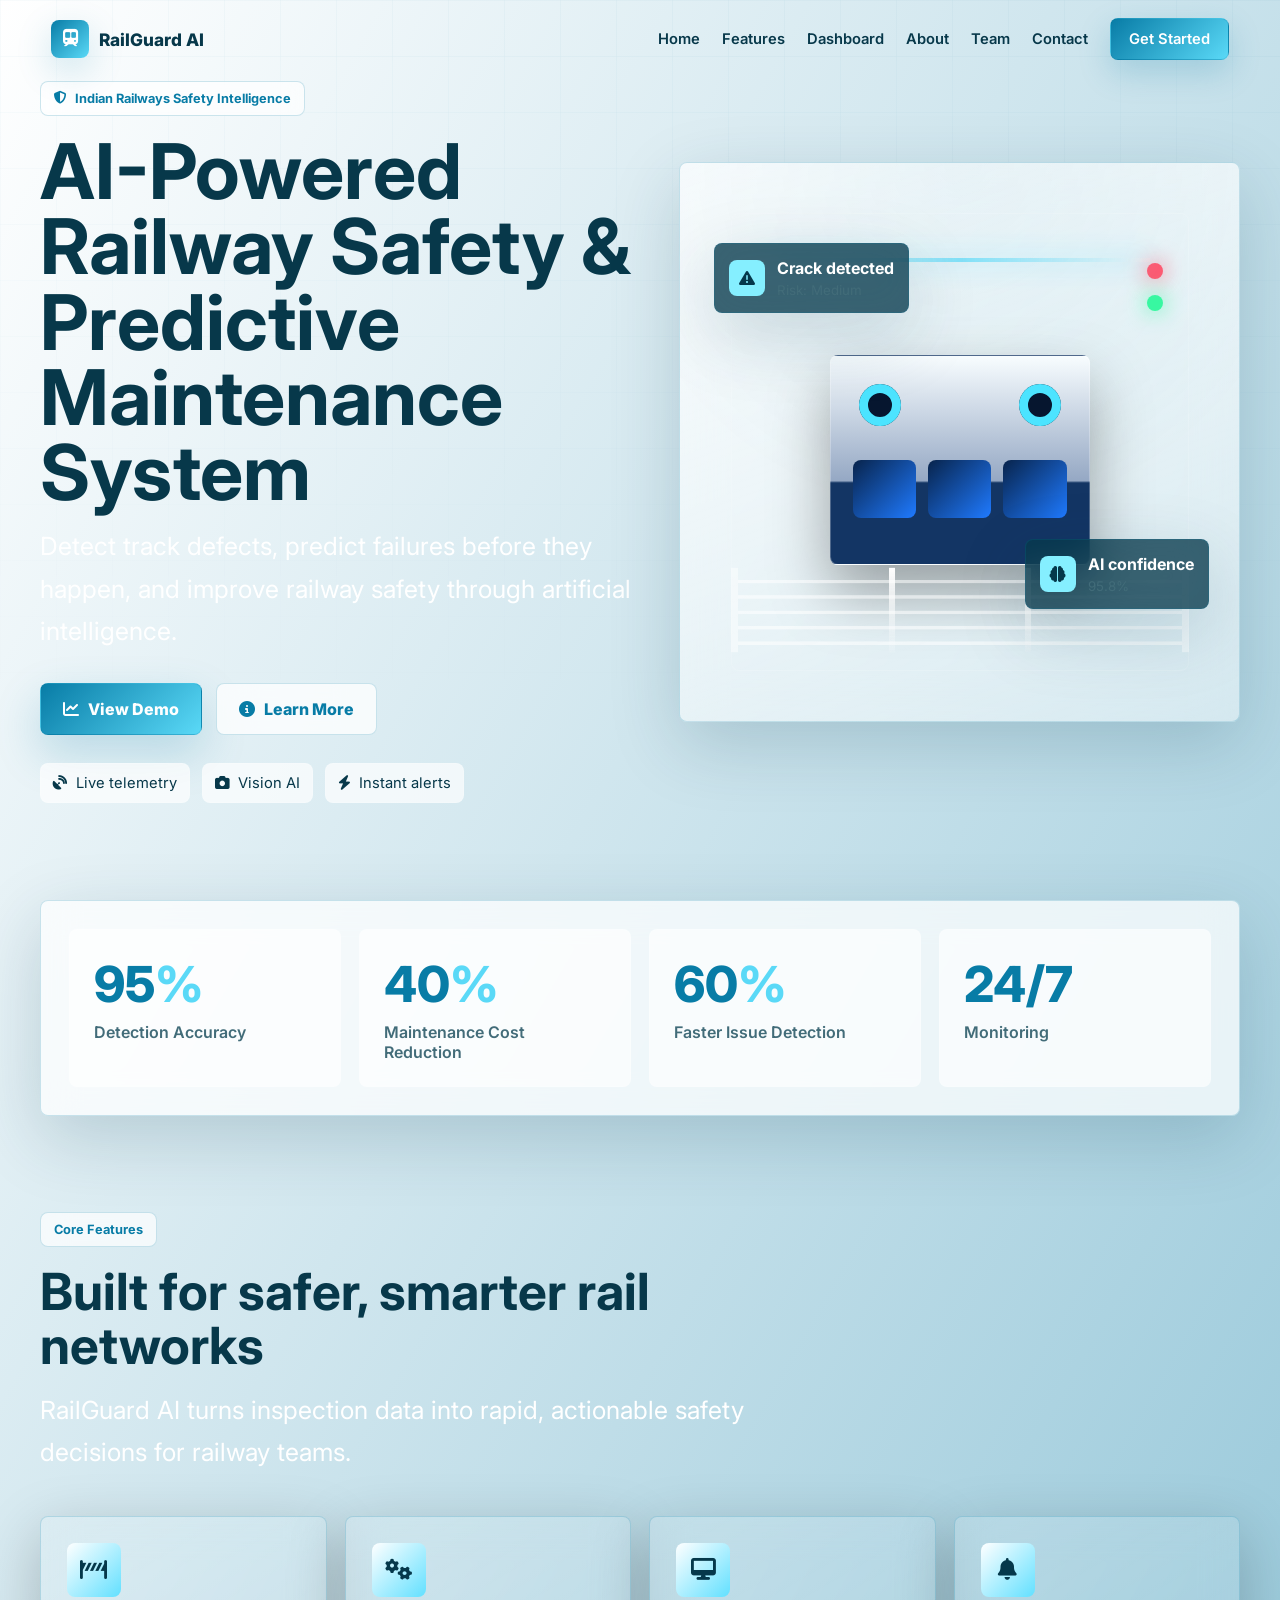
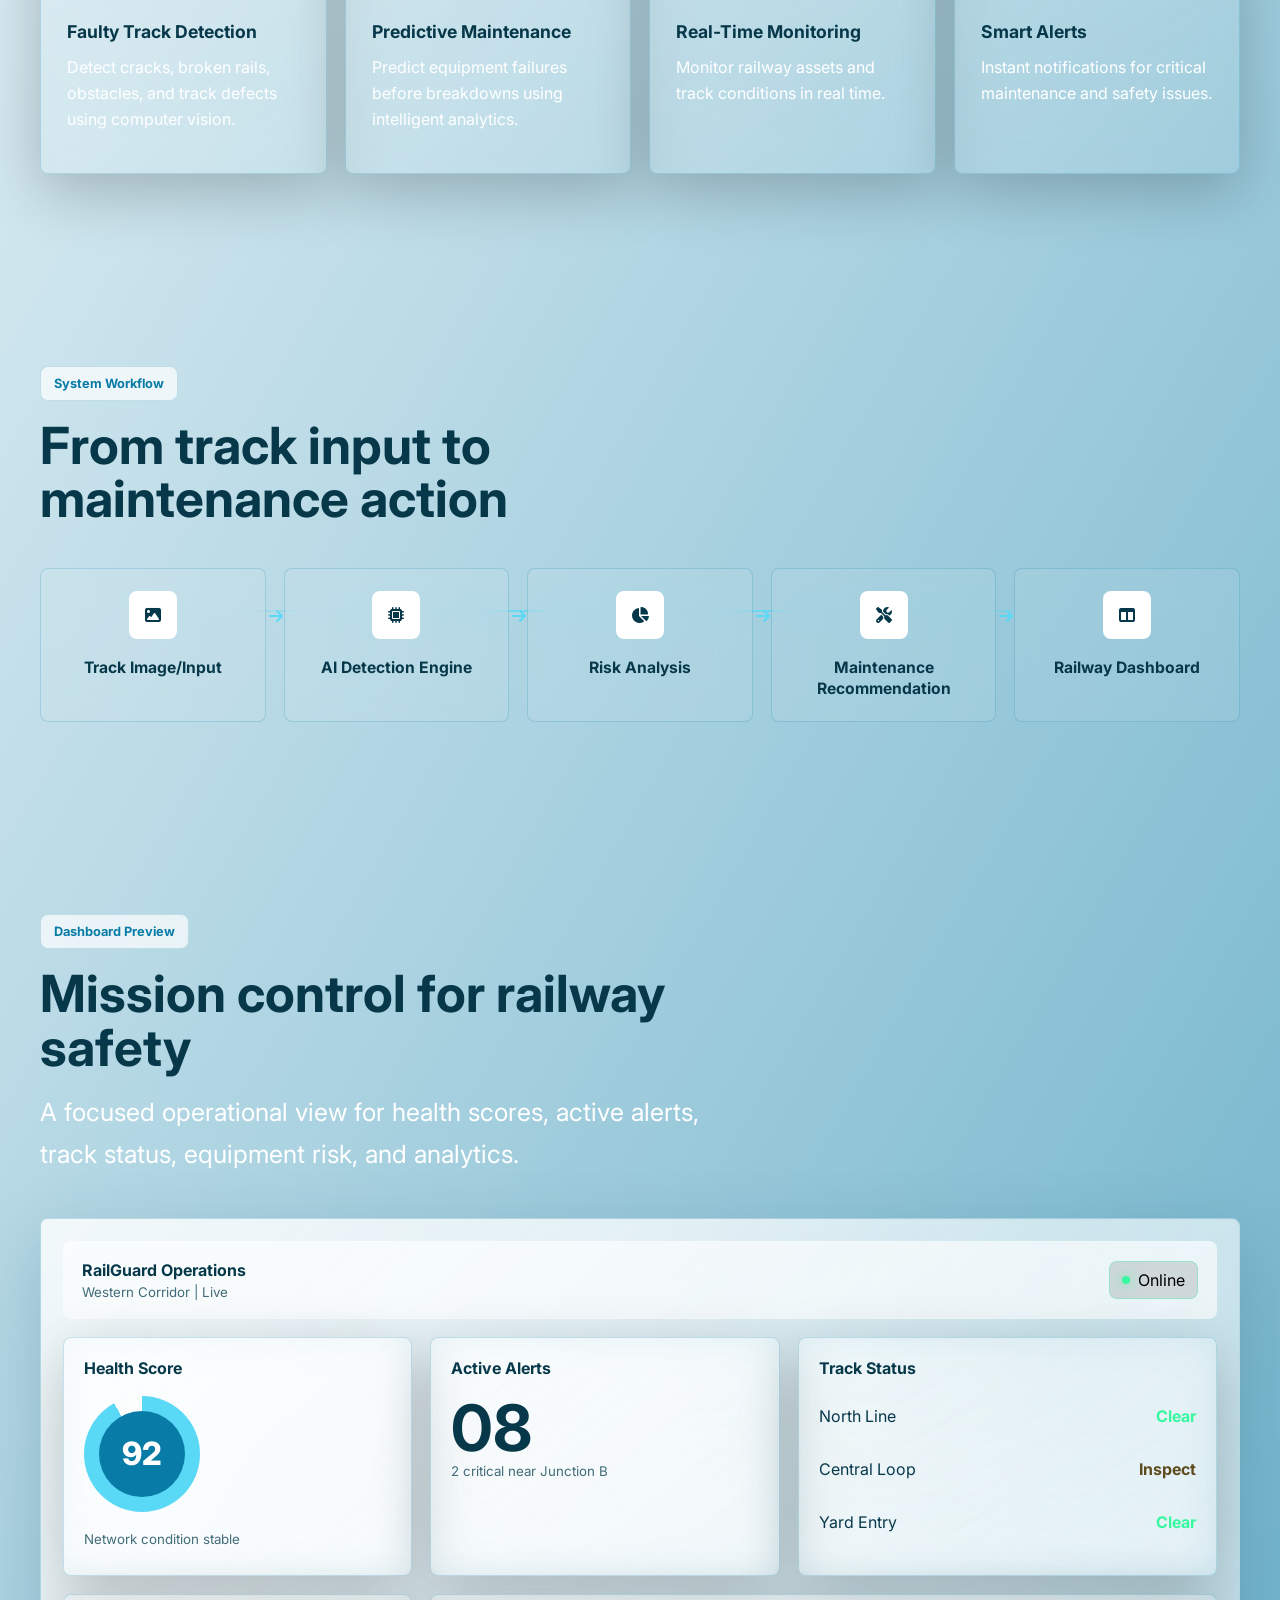
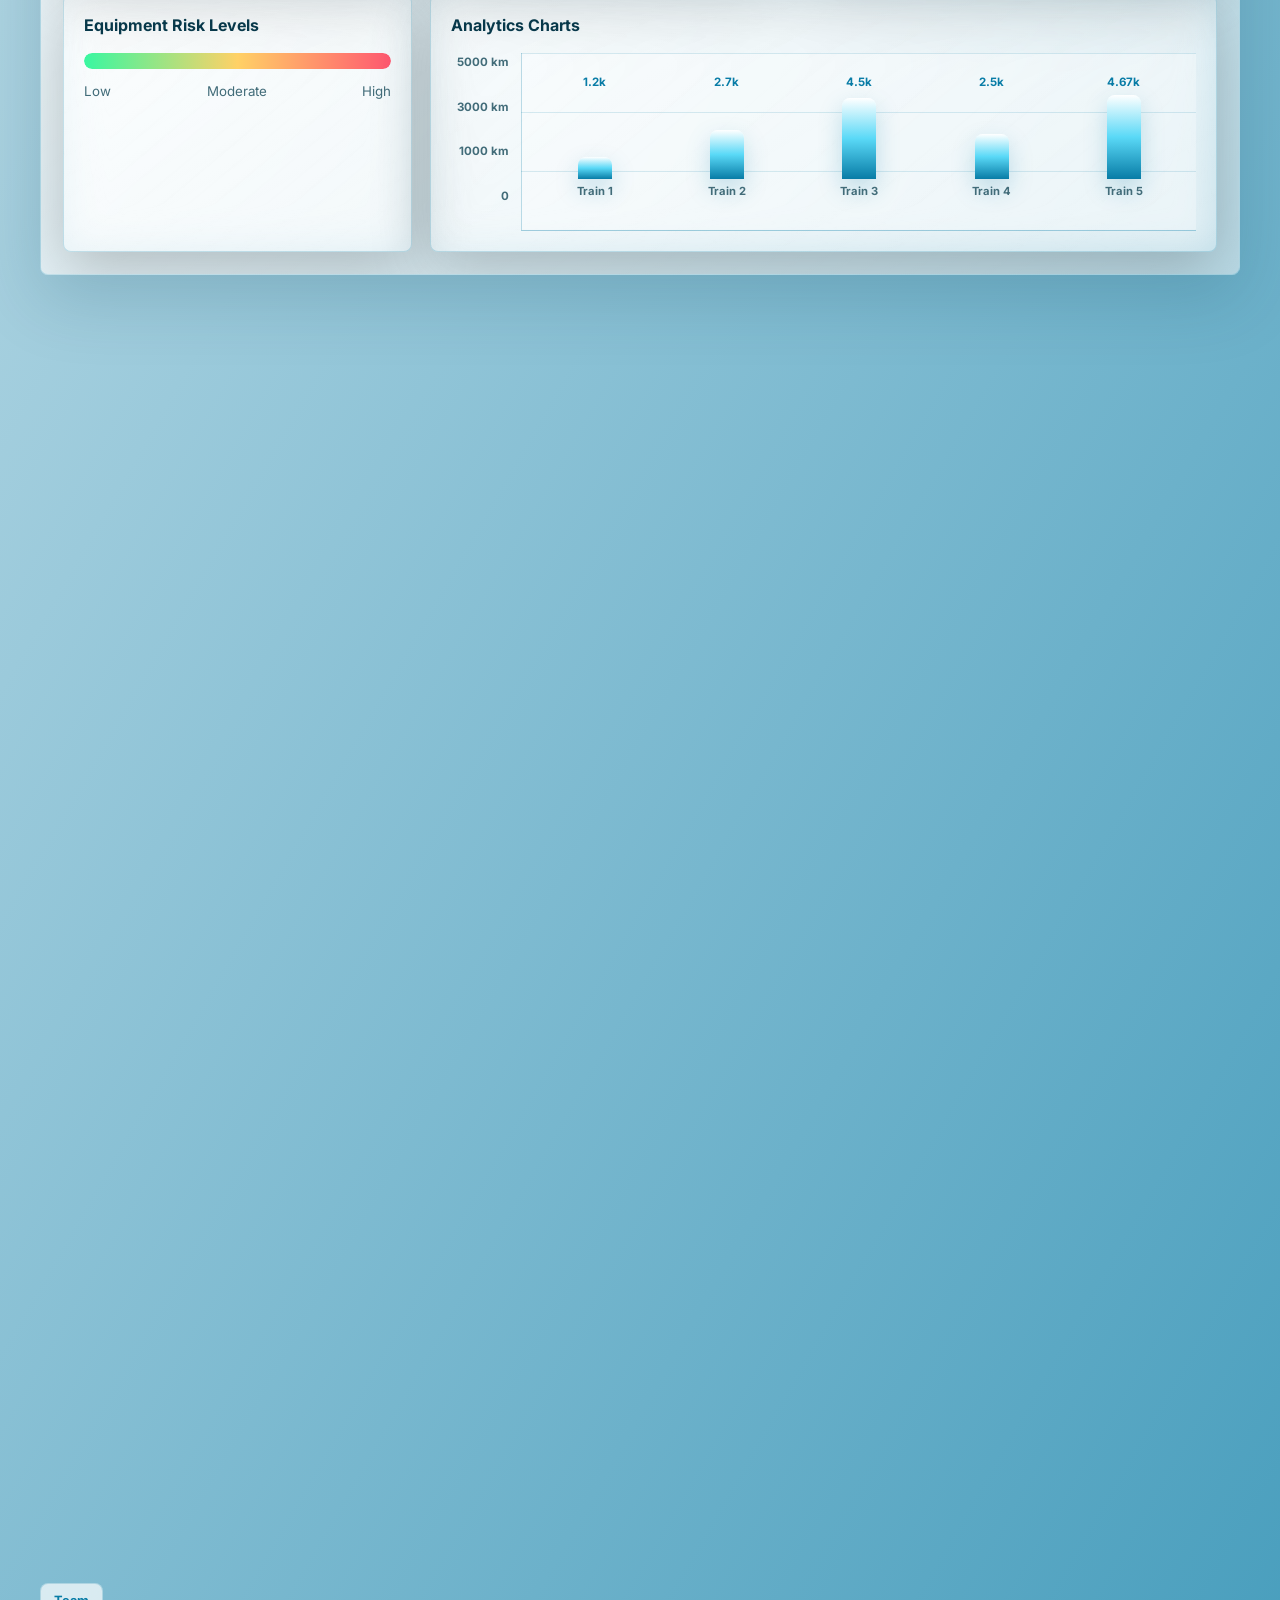
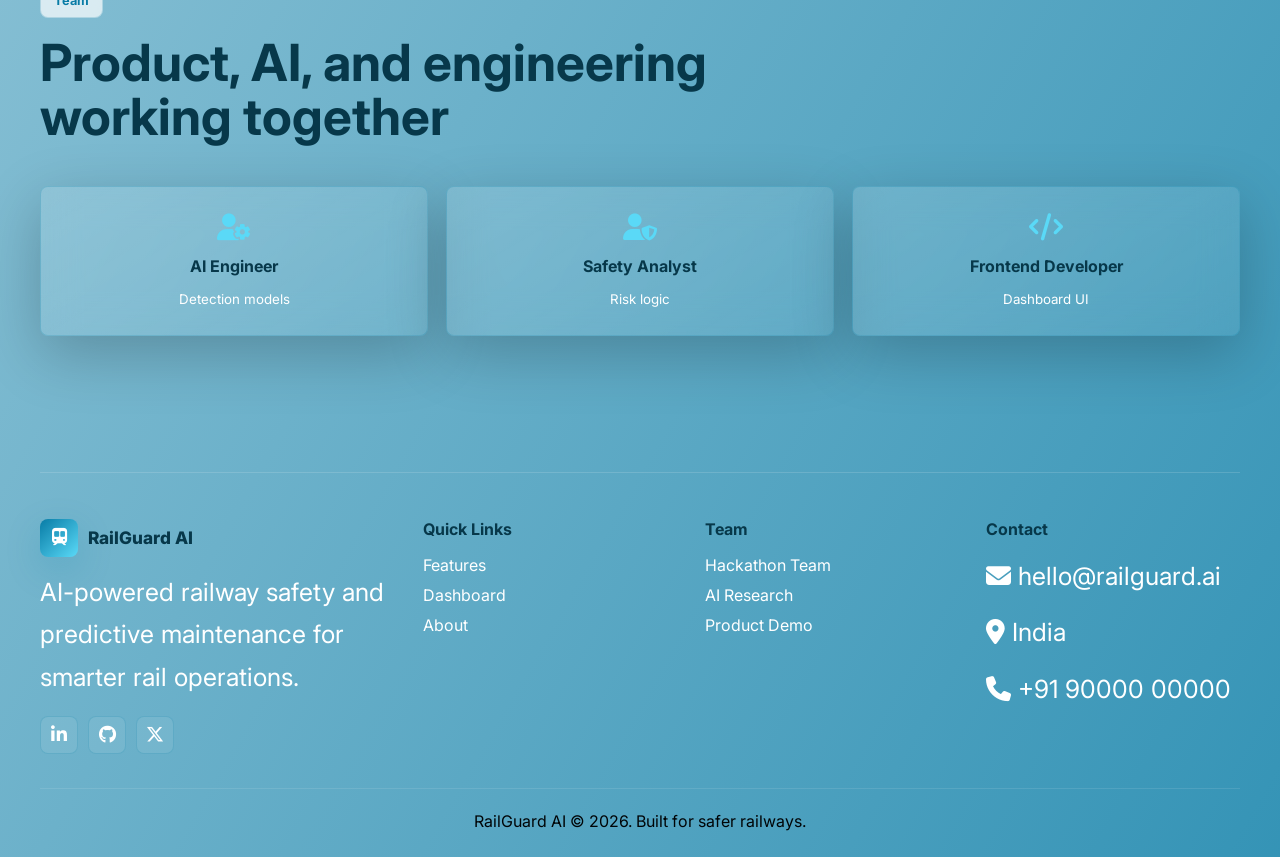
==== index.html @ 4cfb9888 "4th" ====
<!DOCTYPE html>
<html lang="en">
<head>
  <meta charset="UTF-8">
  <meta name="viewport" content="width=device-width, initial-scale=1.0">
  <title>RailGuard AI | Railway Safety Dashboard</title>
  <link rel="preconnect" href="https://fonts.googleapis.com">
  <link rel="preconnect" href="https://fonts.gstatic.com" crossorigin>
  <link href="https://fonts.googleapis.com/css2?family=Inter:wght@400;500;600;700;800&display=swap" rel="stylesheet">
  <link rel="stylesheet" href="https://cdnjs.cloudflare.com/ajax/libs/font-awesome/6.5.1/css/all.min.css">
  <link rel="stylesheet" href="train.css">
</head>
<body>
  <header class="site-header">
    <nav class="navbar">
      <a href="#home" class="logo" aria-label="RailGuard AI home">
        <span class="logo-mark"><i class="fa-solid fa-train-subway"></i></span>
        <span>RailGuard AI</span>
      </a>

      <button class="nav-toggle" type="button" aria-label="Toggle navigation" aria-expanded="false">
        <i class="fa-solid fa-bars"></i>
      </button>

      <div class="nav-menu">
        <a href="#home">Home</a>
        <a href="#features">Features</a>
        <a href="#dashboard">Dashboard</a>
        <a href="#about">About</a>
        <a href="#team">Team</a>
        <a href="#contact">Contact</a>
        <a href="#dashboard" class="nav-cta">Get Started</a>
      </div>
    </nav>
  </header>

  <main>
    <section id="home" class="hero section-shell">
      <div class="hero-content reveal">
        <div class="eyebrow"><i class="fa-solid fa-shield-halved"></i> Indian Railways Safety Intelligence</div>
        <h1>AI-Powered Railway Safety &amp; Predictive Maintenance System</h1>
        <p>Detect track defects, predict failures before they happen, and improve railway safety through artificial intelligence.</p>
        <div class="hero-actions">
          <a href="#dashboard" class="btn btn-primary"><i class="fa-solid fa-chart-line"></i> View Demo</a>
          <a href="#features" class="btn btn-secondary"><i class="fa-solid fa-circle-info"></i> Learn More</a>
        </div>
        <div class="trust-strip" aria-label="System capabilities">
          <span><i class="fa-solid fa-satellite-dish"></i> Live telemetry</span>
          <span><i class="fa-solid fa-camera"></i> Vision AI</span>
          <span><i class="fa-solid fa-bolt"></i> Instant alerts</span>
        </div>
      </div>

      <div class="hero-visual reveal">
        <div class="rail-illustration">
          <div class="signal signal-red"></div>
          <div class="signal signal-green"></div>
          <div class="train-card">
            <div class="train-head">
              <span></span>
              <span></span>
            </div>
            <div class="train-body">
              <div class="train-window"></div>
              <div class="train-window"></div>
              <div class="train-window"></div>
            </div>
          </div>
          <div class="scan-beam"></div>
          <div class="rail-track">
            <span></span>
            <span></span>
            <span></span>
            <span></span>
            <span></span>
          </div>
          <div class="floating-panel panel-top">
            <i class="fa-solid fa-triangle-exclamation"></i>
            <div>
              <strong>Crack detected</strong>
              <small>Risk: Medium</small>
            </div>
          </div>
          <div class="floating-panel panel-bottom">
            <i class="fa-solid fa-brain"></i>
            <div>
              <strong>AI confidence</strong>
              <small>95.8%</small>
            </div>
          </div>
        </div>
      </div>
    </section>

    <section id="stats" class="stats-band">
      <div class="stat-card reveal">
        <strong data-count="95">0</strong><span>%</span>
        <p>Detection Accuracy</p>
      </div>
      <div class="stat-card reveal">
        <strong data-count="40">0</strong><span>%</span>
        <p>Maintenance Cost Reduction</p>
      </div>
      <div class="stat-card reveal">
        <strong data-count="60">0</strong><span>%</span>
        <p>Faster Issue Detection</p>
      </div>
      <div class="stat-card reveal">
        <strong>24/7</strong>
        <p>Monitoring</p>
      </div>
    </section>

    <section id="features" class="section-shell">
      <div class="section-heading reveal">
        <span>Core Features</span>
        <h2>Built for safer, smarter rail networks</h2>
        <p>RailGuard AI turns inspection data into rapid, actionable safety decisions for railway teams.</p>
      </div>

      <div class="feature-grid">
        <article class="feature-card reveal">
          <div class="feature-icon"><i class="fa-solid fa-road-barrier"></i></div>
          <h3>Faulty Track Detection</h3>
          <p>Detect cracks, broken rails, obstacles, and track defects using computer vision.</p>
        </article>
        <a href="index(maintenance).html" class="feature-card reveal">
          <div class="feature-icon"><i class="fa-solid fa-gears"></i></div>
          <h3>Predictive Maintenance</h3>
          <p>Predict equipment failures before breakdowns using intelligent analytics.</p>
        </a>
        <article class="feature-card reveal">
          <div class="feature-icon"><i class="fa-solid fa-desktop"></i></div>
          <h3>Real-Time Monitoring</h3>
          <p>Monitor railway assets and track conditions in real time.</p>
        </article>
        <article class="feature-card reveal">
          <div class="feature-icon"><i class="fa-solid fa-bell"></i></div>
          <h3>Smart Alerts</h3>
          <p>Instant notifications for critical maintenance and safety issues.</p>
        </article>
      </div>
    </section>

    <section class="workflow section-shell">
      <div class="section-heading reveal">
        <span>System Workflow</span>
        <h2>From track input to maintenance action</h2>
      </div>
      <div class="timeline">
        <div class="timeline-step reveal">
          <i class="fa-solid fa-image"></i>
          <h3>Track Image/Input</h3>
        </div>
        <div class="timeline-step reveal">
          <i class="fa-solid fa-microchip"></i>
          <h3>AI Detection Engine</h3>
        </div>
        <div class="timeline-step reveal">
          <i class="fa-solid fa-chart-pie"></i>
          <h3>Risk Analysis</h3>
        </div>
        <div class="timeline-step reveal">
          <i class="fa-solid fa-screwdriver-wrench"></i>
          <h3>Maintenance Recommendation</h3>
        </div>
        <div class="timeline-step reveal">
          <i class="fa-solid fa-table-columns"></i>
          <h3>Railway Dashboard</h3>
        </div>
      </div>
    </section>

    <section id="dashboard" class="dashboard-section section-shell">
      <div class="section-heading reveal">
        <span>Dashboard Preview</span>
        <h2>Mission control for railway safety</h2>
        <p>A focused operational view for health scores, active alerts, track status, equipment risk, and analytics.</p>
      </div>

      <div class="dashboard-mockup reveal">
        <div class="dash-topbar">
          <div>
            <strong>RailGuard Operations</strong>
            <small>Western Corridor | Live</small>
          </div>
          <div class="status-pill"><span></span> Online</div>
        </div>

        <div class="dash-grid">
          <div class="dash-card health-card">
            <p>Health Score</p>
            <div class="radial-score"><span>92</span></div>
            <small>Network condition stable</small>
          </div>
          <div class="dash-card alert-card">
            <p>Active Alerts</p>
            <strong>08</strong>
            <small>2 critical near Junction B</small>
          </div>
          <div class="dash-card">
            <p>Track Status</p>
            <div class="track-row"><span>North Line</span><b class="ok">Clear</b></div>
            <div class="track-row"><span>Central Loop</span><b class="warn">Inspect</b></div>
            <div class="track-row"><span>Yard Entry</span><b class="ok">Clear</b></div>
          </div>
          <div class="dash-card">
            <p>Equipment Risk Levels</p>
            <div class="risk-bar"><span style="width: 100%"></span></div>
            <div class="risk-labels"><small>Low</small><small>Moderate</small><small>High</small></div>
          </div>
          <div class="dash-card chart-card">
            <p>Analytics Charts</p>
            <div class="distance-chart" aria-label="Train distance chart in thousand kilometers">
              <div class="y-axis" aria-hidden="true">
                <span>5000 km</span>
                <span>3000 km</span>
                <span>1000 km</span>
                <span>0</span>
              </div>
              <div class="chart-area">
                <div class="distance-bars">
                  <div class="bar-item">
                    <b>1.2k</b>
                    <span class="bar" style="height: 24%"></span>
                    <small>Train 1</small>
                  </div>
                  <div class="bar-item">
                    <b>2.7k</b>
                    <span class="bar" style="height: 54%"></span>
                    <small>Train 2</small>
                  </div>
                  <div class="bar-item">
                    <b>4.5k</b>
                    <span class="bar" style="height: 90%"></span>
                    <small>Train 3</small>
                  </div>
                  <div class="bar-item">
                    <b>2.5k</b>
                    <span class="bar" style="height: 50%"></span>
                    <small>Train 4</small>
                  </div>
                  <div class="bar-item">
                    <b>4.67k</b>
                    <span class="bar" style="height: 93.4%"></span>
                    <small>Train 5</small>
                  </div>
                </div>
              </div>
            </div>
          </div>
        </div>
      </div>
    </section>

    <section class="tech section-shell">
      <div class="section-heading reveal">
        <span>Technology Stack</span>
        <h2>Intelligence layer for rail infrastructure</h2>
      </div>
      <div class="tech-grid">
        <div class="tech-card reveal"><i class="fa-solid fa-camera-retro"></i> Computer Vision</div>
        <div class="tech-card reveal"><i class="fa-solid fa-brain"></i> Artificial Intelligence</div>
        <div class="tech-card reveal"><i class="fa-solid fa-network-wired"></i> Machine Learning</div>
        <div class="tech-card reveal"><i class="fa-solid fa-cloud"></i> Cloud Analytics</div>
        <div class="tech-card reveal"><i class="fa-solid fa-tower-broadcast"></i> Real-Time Monitoring</div>
      </div>
    </section>

    <section id="about" class="about section-shell">
      <div class="about-card reveal">
        <div>
          <span class="section-kicker">About Project</span>
          <h2>Hackathon-built railway safety intelligence</h2>
        </div>
        <p>RailGuard AI is a futuristic railway safety solution designed to support Indian Railways-inspired infrastructure with computer vision, predictive analytics, and real-time monitoring. Built for a hackathon, the project demonstrates how AI can identify dangerous track conditions, prioritize maintenance, and give operations teams a fast, professional dashboard for safer decisions.</p>
      </div>
    </section>

    <section id="team" class="team-strip section-shell">
      <div class="section-heading reveal">
        <span>Team</span>
        <h2>Product, AI, and engineering working together</h2>
      </div>
      <div class="team-grid">
        <div class="team-card reveal"><i class="fa-solid fa-user-gear"></i><strong>AI Engineer</strong><small>Detection models</small></div>
        <div class="team-card reveal"><i class="fa-solid fa-user-shield"></i><strong>Safety Analyst</strong><small>Risk logic</small></div>
        <div class="team-card reveal"><i class="fa-solid fa-code"></i><strong>Frontend Developer</strong><small>Dashboard UI</small></div>
      </div>
    </section>
  </main>

  <footer id="contact" class="footer">
    <div class="footer-grid">
      <div>
        <a href="#home" class="logo">
          <span class="logo-mark"><i class="fa-solid fa-train-subway"></i></span>
          <span>RailGuard AI</span>
        </a>
        <p>AI-powered railway safety and predictive maintenance for smarter rail operations.</p>
        <div class="socials">
          <a href="#" aria-label="LinkedIn"><i class="fa-brands fa-linkedin-in"></i></a>
          <a href="#" aria-label="GitHub"><i class="fa-brands fa-github"></i></a>
          <a href="#" aria-label="X"><i class="fa-brands fa-x-twitter"></i></a>
        </div>
      </div>
      <div>
        <h3>Quick Links</h3>
        <a href="#features">Features</a>
        <a href="#dashboard">Dashboard</a>
        <a href="#about">About</a>
      </div>
      <div>
        <h3>Team</h3>
        <a href="#team">Hackathon Team</a>
        <a href="#features">AI Research</a>
        <a href="#dashboard">Product Demo</a>
      </div>
      <div>
        <h3>Contact</h3>
        <p><i class="fa-solid fa-envelope"></i> hello@railguard.ai</p>
        <p><i class="fa-solid fa-location-dot"></i> India</p>
        <p><i class="fa-solid fa-phone"></i> +91 90000 00000</p>
      </div>
    </div>
    <div class="footer-bottom">RailGuard AI © 2026. Built for safer railways.</div>
  </footer>

  <script src="train.js"></script>
</body>
</html>
---- train.css ----
:root {
  --navy: #05384b;
  --navy-2: #087ca6;
  --blue: #087ca6;
  --cyan: #5ad9f7;
  --white: #ffffff;
  --text: #07384a;
  --muted: #426c79;
  --glass: rgba(255, 255, 255, 0.68);
  --glass-strong: rgba(255, 255, 255, 0.82);
  --border: rgba(8, 124, 166, 0.2);
  --shadow: 0 22px 70px rgba(3, 56, 76, 0.18);
}

* {
  box-sizing: border-box;
  margin: 0;
  padding: 0;
}

html {
  scroll-behavior: smooth;
}

body {
  min-height: 100vh;
  color: var(--text);
  font-family: "Inter", system-ui, -apple-system, BlinkMacSystemFont, "Segoe UI", sans-serif;
  background:
    linear-gradient(120deg, rgba(255, 255, 255, 0.94), rgba(8, 124, 166, 0.82)),
    url("https://unsplash.com/photos/jXnUjiJkQUE/download?force=true&w=1600") center / cover no-repeat;
  overflow-x: hidden;
}

body::before {
  content: "";
  position: fixed;
  inset: 0;
  z-index: -2;
  opacity: 0.16;
  background-image:
    linear-gradient(rgba(8, 124, 166, 0.18) 1px, transparent 1px),
    linear-gradient(90deg, rgba(8, 124, 166, 0.18) 1px, transparent 1px);
  background-size: 56px 56px;
  mask-image: linear-gradient(to bottom, #000, transparent 88%);
}

a {
  color: inherit;
  text-decoration: none;
}

[hidden] {
  display: none !important;
}

.site-header {
  position: fixed;
  top: 0;
  left: 0;
  right: 0;
  z-index: 30;
  padding: 18px clamp(18px, 4vw, 56px);
  transition: 0.25s ease;
}

.site-header.scrolled {
  background: rgba(255, 255, 255, 0.82);
  border-bottom: 1px solid rgba(8, 124, 166, 0.14);
  backdrop-filter: blur(18px);
  padding-top: 12px;
  padding-bottom: 12px;
}

.navbar {
  display: flex;
  align-items: center;
  justify-content: space-between;
  max-width: 1200px;
  margin: 0 auto;
}

.logo {
  display: inline-flex;
  align-items: center;
  gap: 10px;
  font-size: 1.08rem;
  font-weight: 800;
}

.logo-mark {
  display: flex;
  align-items: center;
  justify-content: center;
  width: 38px;
  height: 38px;
  color: var(--white);
  border-radius: 8px;
  background: linear-gradient(135deg, #087ca6, #5ad9f7);
  box-shadow: 0 12px 36px rgba(8, 124, 166, 0.2);
}

.nav-menu {
  display: flex;
  align-items: center;
  gap: 22px;
  color: var(--text);
  font-size: 0.92rem;
  font-weight: 600;
}

.nav-menu a {
  position: relative;
  transition: color 0.2s ease;
}

.nav-menu a:hover {
  color: var(--blue);
}

.nav-menu a:not(.nav-cta)::after {
  content: "";
  position: absolute;
  left: 0;
  bottom: -7px;
  width: 0;
  height: 2px;
  border-radius: 999px;
  background: var(--cyan);
  transition: width 0.2s ease;
}

.nav-menu a:hover::after {
  width: 100%;
}

.nav-cta,
.btn {
  display: inline-flex;
  align-items: center;
  justify-content: center;
  gap: 9px;
  border: 1px solid var(--border);
  border-radius: 8px;
  cursor: pointer;
  transition: transform 0.2s ease, box-shadow 0.2s ease, background 0.2s ease;
}

.nav-cta {
  min-height: 42px;
  padding: 0 18px;
  color: var(--white);
  background: linear-gradient(135deg, #ffffff, #8beeff);
  background: linear-gradient(135deg, #087ca6, #5ad9f7);
  box-shadow: 0 12px 32px rgba(8, 124, 166, 0.22);
}

.nav-cta:hover,
.btn:hover,
.feature-card:hover,
.tech-card:hover,
.team-card:hover {
  transform: translateY(-4px);
}

.nav-toggle {
  display: none;
  width: 42px;
  height: 42px;
  color: var(--blue);
  border: 1px solid var(--border);
  border-radius: 8px;
  background: var(--glass);
}

.section-shell {
  width: min(1200px, calc(100% - 36px));
  margin: 0 auto;
  padding: 96px 0;
}

.hero {
  display: grid;
  grid-template-columns: 1.03fr 0.97fr;
  align-items: center;
  gap: 44px;
  min-height: 100vh;
  padding-top: 80px;
}

.eyebrow,
.section-heading span,
.section-kicker {
  display: inline-flex;
  align-items: center;
  gap: 8px;
  width: fit-content;
  margin-bottom: 18px;
  padding: 9px 13px;
  color: var(--blue);
  font-size: 0.8rem;
  font-weight: 700;
  letter-spacing: 0;
  border: 1px solid var(--border);
  border-radius: 8px;
  background: rgba(255, 255, 255, 0.7);
  backdrop-filter: blur(14px);
}

.hero h1 {
  max-width: 760px;
  font-size: 4.8rem;
  line-height: 0.98;
  letter-spacing: 0;
}

.hero p,
.section-heading p,
.about-card p,
.footer p {
    
  color: #ffffff;
  line-height: 1.7;
  font-size: 25px;
}

.hero p {
  max-width: 640px;
  margin-top: 15px;
  font-size: 25px;
}

.hero-actions {
  display: flex;
  flex-wrap: wrap;
  gap: 14px;
  margin-top: 30px;
}

.btn {
  min-height: 52px;
  padding: 0 22px;
  font-weight: 800;
}

.btn-primary {
  color: var(--white);
  background: linear-gradient(135deg, #087ca6, #5ad9f7);
  box-shadow: 0 18px 45px rgba(8, 124, 166, 0.22);
}

.btn-secondary {
  color: var(--blue);
  background: rgba(255, 255, 255, 0.76);
  backdrop-filter: blur(18px);
}

.trust-strip {
  display: flex;
  flex-wrap: wrap;
  gap: 12px;
  margin-top: 28px;
  color: var(--text);
  font-size: 0.92rem;
}

.trust-strip span {
  display: inline-flex;
  align-items: center;
  gap: 8px;
  padding: 10px 12px;
  border: 1px solid rgba(255, 255, 255, 0.13);
  border-radius: 8px;
  background: rgba(255, 255, 255, 0.68);
}

.hero-visual {
  position: relative;
}

.rail-illustration {
  position: relative;
  min-height: 560px;
  border: 1px solid var(--border);
  border-radius: 8px;
  background:
    linear-gradient(160deg, rgba(255, 255, 255, 0.8), rgba(255, 255, 255, 0.42)),
    radial-gradient(circle at top, rgba(8, 124, 166, 0.22), transparent 58%);
  box-shadow: var(--shadow);
  backdrop-filter: blur(22px);
  overflow: hidden;
}

.rail-illustration::before {
  content: "";
  position: absolute;
  inset: 9%;
  border: 1px solid rgba(255, 255, 255, 0.12);
  border-radius: 8px;
}

.train-card {
  position: absolute;
  left: 50%;
  bottom: 156px;
  width: 260px;
  height: 210px;
  transform: translateX(-50%);
  border: 1px solid rgba(255, 255, 255, 0.26);
  border-radius: 8px;
  background: linear-gradient(180deg, #f8fdff, #95a8c4 60%, #133564 61%);
  box-shadow: 0 28px 60px rgba(0, 0, 0, 0.35);
}

.train-head {
  display: flex;
  justify-content: space-between;
  padding: 28px 28px 0;
}

.train-head span,
.signal {
  border-radius: 50%;
}

.train-head span {
  width: 42px;
  height: 42px;
  background: #06162f;
  box-shadow: inset 0 0 0 9px #4ce4ff;
}

.train-body {
  display: grid;
  grid-template-columns: repeat(3, 1fr);
  gap: 12px;
  padding: 34px 22px 0;
}

.train-window {
  height: 58px;
  border-radius: 8px;
  background: linear-gradient(135deg, #08244c, #1f7aff);
}

.rail-track {
  position: absolute;
  left: 9%;
  right: 9%;
  bottom: 48px;
  height: 126px;
  perspective: 360px;
  border-left: 7px solid rgba(255, 255, 255, 0.45);
  border-right: 7px solid rgba(255, 255, 255, 0.45);
  transform: rotateX(48deg);
}

.rail-track::before,
.rail-track::after {
  content: "";
  position: absolute;
  top: 0;
  bottom: 0;
  width: 6px;
  background: linear-gradient(to bottom, #ffffff, rgba(255, 255, 255, 0.1));
}

.rail-track::before {
  left: 34%;
}

.rail-track::after {
  right: 34%;
}

.rail-track span {
  display: block;
  height: 5px;
  margin: 18px 0;
  background: rgba(255, 255, 255, 0.54);
}

.scan-beam {
  position: absolute;
  left: 16%;
  right: 16%;
  top: 95px;
  height: 4px;
  background: linear-gradient(90deg, transparent, var(--cyan), transparent);
  box-shadow: 0 0 28px var(--cyan);
  opacity: 0.72;
}

.signal {
  position: absolute;
  width: 16px;
  height: 16px;
  right: 76px;
  box-shadow: 0 0 22px currentColor;
}

.signal-red {
  top: 100px;
  color: #ff5870;
  background: currentColor;
}

.signal-green {
  top: 132px;
  color: #38f7a1;
  background: currentColor;
}

.floating-panel {
  position: absolute;
  display: flex;
  align-items: center;
  gap: 12px;
  padding: 14px;
  border: 1px solid var(--border);
  border-radius: 8px;
  color: var(--white);
  background: rgba(5, 56, 75, 0.78);
  backdrop-filter: blur(18px);
  box-shadow: var(--shadow);
}

.floating-panel i {
  display: grid;
  width: 36px;
  height: 36px;
  place-items: center;
  color: var(--navy);
  border-radius: 8px;
  background: #85efff;
}

.floating-panel small {
  display: block;
  margin-top: 4px;
  color: var(--muted);
}

.panel-top {
  left: 34px;
  top: 80px;
}

.panel-bottom {
  right: 30px;
  bottom: 112px;
}

.stats-band {
  display: grid;
  grid-template-columns: repeat(4, 1fr);
  gap: 18px;
  width: min(1200px, calc(100% - 36px));
  margin: 0 auto;
  padding: 28px;
  border: 1px solid var(--border);
  border-radius: 8px;
  background: rgba(255, 255, 255, 0.72);
  box-shadow: var(--shadow);
  backdrop-filter: blur(18px);
}

.stat-card {
  min-height: 148px;
  padding: 24px;
  border: 1px solid rgba(255, 255, 255, 0.12);
  border-radius: 8px;
  background: rgba(255, 255, 255, 0.62);
}

.stat-card strong,
.stat-card span {
  font-size: clamp(2rem, 4vw, 3.1rem);
  font-weight: 800;
}

.stat-card strong {
  color: var(--blue);
}

.stat-card span {
  color: var(--cyan);
}

.stat-card p {
  margin-top: 8px;
  color: var(--muted);
  font-weight: 600;
}

.section-heading {
  max-width: 720px;
  margin-bottom: 42px;
}

.section-heading h2,
.about-card h2 {
  font-size: clamp(2rem, 4vw, 3.35rem);
  line-height: 1.05;
  letter-spacing: 0;
}

.section-heading p {
  margin-top: 16px;
}

.feature-grid,
.tech-grid,
.team-grid {
  display: grid;
  gap: 18px;
}

.feature-grid {
  grid-template-columns: repeat(4, 1fr);
}

.feature-card,
.tech-card,
.team-card,
.dash-card,
.about-card {
  border: 1px solid var(--border);
  border-radius: 8px;
  background: linear-gradient(150deg, rgba(255, 255, 255, 0.14), rgba(255, 255, 255, 0.06));
  box-shadow: 0 18px 60px rgba(0, 0, 0, 0.22);
  backdrop-filter: blur(18px);
}

.feature-card {
  min-height: 258px;
  padding: 26px;
  transition: transform 0.2s ease, border-color 0.2s ease, background 0.2s ease;
}

.feature-card:hover,
.tech-card:hover,
.team-card:hover {
  border-color: rgba(76, 228, 255, 0.6);
  background: linear-gradient(150deg, rgba(8, 124, 166, 0.14), rgba(255, 255, 255, 0.78));
}

.feature-icon {
  display: grid;
  width: 54px;
  height: 54px;
  place-items: center;
  margin-bottom: 24px;
  color: var(--navy);
  font-size: 1.35rem;
  border-radius: 8px;
  background: linear-gradient(135deg, #ffffff, #62e0ff);
}

.feature-card h3 {
  margin-bottom: 12px;
  font-size: 1.1rem;
}

.feature-card p {
  color: #ffffff;
  line-height: 1.65;
}

.timeline {
  display: grid;
  grid-template-columns: repeat(5, 1fr);
  gap: 18px;
  position: relative;
}

.timeline::before {
  content: "";
  position: absolute;
  top: 42px;
  left: 8%;
  right: 8%;
  height: 2px;
  background: linear-gradient(90deg, transparent, var(--cyan), transparent);
}

.timeline-step {
  position: relative;
  min-height: 154px;
  padding: 22px 18px;
  text-align: center;
  border: 1px solid var(--border);
  border-radius: 8px;
  background: rgba(255, 255, 255, 0.08);
  backdrop-filter: blur(18px);
}

.timeline-step:not(:last-child)::after {
  content: "\f063";
  position: absolute;
  right: -17px;
  top: 39px;
  z-index: 2;
  color: var(--cyan);
  font-family: "Font Awesome 6 Free";
  font-weight: 900;
  transform: rotate(-90deg);
}

.timeline-step i {
  display: grid;
  width: 48px;
  height: 48px;
  place-items: center;
  margin: 0 auto 18px;
  color: var(--navy);
  border-radius: 8px;
  background: #ffffff;
}

.timeline-step h3 {
  font-size: 0.98rem;
  line-height: 1.35;
}

.dashboard-mockup {
  overflow: hidden;
  padding: 22px;
  border: 1px solid var(--border);
  border-radius: 8px;
  background:
    linear-gradient(140deg, rgba(255, 255, 255, 0.82), rgba(255, 255, 255, 0.52)),
    radial-gradient(circle at 85% 10%, rgba(8, 124, 166, 0.18), transparent 34%);
  box-shadow: var(--shadow);
  backdrop-filter: blur(22px);
}

.dash-topbar {
  display: flex;
  align-items: center;
  justify-content: space-between;
  gap: 16px;
  margin-bottom: 18px;
  padding: 18px;
  border: 1px solid rgba(255, 255, 255, 0.12);
  border-radius: 8px;
  background: rgba(255, 255, 255, 0.62);
}

.dash-topbar small {
  display: block;
  margin-top: 4px;
  color: var(--muted);
}

.status-pill {
  display: inline-flex;
  align-items: center;
  gap: 8px;
  padding: 8px 12px;
  color:black;
  border: 1px solid rgba(56, 247, 161, 0.34);
  border-radius: 8px;
  background: rgba(0, 0, 0, 12%);
}

.status-pill span {
  width: 8px;
  height: 8px;
  border-radius: 50%;
  background: #38f7a1;
  box-shadow: 0 0 14px #38f7a1;
}

.dash-grid {
  display: grid;
  grid-template-columns: 1fr 1fr 1.2fr;
  gap: 18px;
}

.dash-card {
  min-height: 190px;
  padding: 20px;
}

.dash-card p {
  margin-bottom: 18px;
  color: var(--text);
  font-weight: 700;
}

.alert-card strong {
  display: block;
  font-size: 4rem;
  line-height: 1;
}

.dash-card small {
  color: var(--muted);
}

.radial-score {
  display: grid;
  width: 116px;
  height: 116px;
  place-items: center;
  margin-bottom: 16px;
  border-radius: 50%;
  background: conic-gradient(var(--cyan) 0 92%, rgba(255, 255, 255, 0.14) 92% 100%);
}

.radial-score span {
  display: grid;
  width: 86px;
  height: 86px;
  place-items: center;
  color: #ffffff;
  font-size: 2rem;
  font-weight: 800;
  border-radius: 50%;
  background: #087ca6;
}

.track-row,
.risk-labels {
  display: flex;
  align-items: center;
  justify-content: space-between;
}

.track-row {
  margin: 12px 0;
  padding: 10px 0;
  border-bottom: 1px solid rgba(255, 255, 255, 0.1);
}

.ok {
  color: #38f7a1;
}

.warn {
  color:#5e4b1e;
}

.risk-bar {
  height: 16px;
  overflow: hidden;
  border-radius: 999px;
  background: rgba(255, 255, 255, 0.12);
}

.risk-bar span {    
  display: block;
  height: 100%;
  border-radius: inherit;
  background: linear-gradient(90deg, #38f7a1, #ffd166, #ff5870);
}

.risk-labels {
  margin-top: 14px;
}

.chart-card {
  grid-column: span 2;
}

.distance-chart {
  display: grid;
  grid-template-columns: 58px 1fr;
  gap: 12px;
  min-height: 178px;
}

.y-axis {
  display: flex;
  flex-direction: column;
  justify-content: space-between;
  padding: 2px 0 28px;
  color: var(--muted);
  font-size: 0.72rem;
  font-weight: 700;
  text-align: right;
}

.chart-area {
  position: relative;
  min-width: 0;
  border-left: 1px solid rgba(8, 124, 166, 0.26);
  border-bottom: 1px solid rgba(8, 124, 166, 0.26);
  background:
    linear-gradient(to bottom, rgba(8, 124, 166, 0.15) 1px, transparent 1px) 0 0 / 100% 33.33%,
    rgba(255, 255, 255, 0.28);
}

.distance-bars {
  display: grid;
  grid-template-columns: repeat(5, minmax(38px, 1fr));
  align-items: end;
  gap: 12px;
  height: 150px;
  padding: 18px 12px 0;
}

.bar-item {
  display: grid;
  grid-template-rows: 18px 1fr 24px;
  align-items: end;
  justify-items: center;
  height: 100%;
  min-width: 0;
}

.bar-item b {
  color: var(--blue);
  font-size: 0.72rem;
}

.bar {
  display: block;
  width: min(34px, 72%);
  min-height: 8px;
  border-radius: 8px 8px 0 0;
  background: linear-gradient(180deg, #ffffff, var(--cyan), var(--blue));
  box-shadow: 0 10px 24px rgba(8, 124, 166, 0.22);
}

.bar-item small {
  align-self: center;
  color: var(--muted);
  font-size: 0.7rem;
  font-weight: 700;
  white-space: nowrap;
}

.tech-grid {
  grid-template-columns: repeat(5, 1fr);
}

.tech-card {
  display: flex;
  align-items: center;
  gap: 12px;
  min-height: 92px;
  padding: 18px;
  font-weight: 800;
  transition: transform 0.2s ease, border-color 0.2s ease;
}

.tech-card i {
  color: var(--cyan);
  font-size: 1.25rem;
}

.about-card {
  display: grid;
  grid-template-columns: 0.9fr 1.1fr;
  gap: 32px;
  padding: clamp(26px, 5vw, 48px);
}

.team-grid {
  grid-template-columns: repeat(3, 1fr);
}

.team-card {
  display: grid;
  gap: 8px;
  min-height: 150px;
  place-items: center;
  padding: 24px;
  text-align: center;
  transition: transform 0.2s ease, border-color 0.2s ease;
}

.team-card i {
  color: var(--cyan);
  font-size: 1.7rem;
}

.team-card small {
  color: #ffffff;
}

.footer {
  width: min(1200px, calc(100% - 36px));
  margin: 40px auto 0;
  padding: 46px 0 26px;
  border-top: 1px solid rgba(255, 255, 255, 0.14);
}

.footer-grid {
  display: grid;
  grid-template-columns: 1.4fr repeat(3, 1fr);
  gap: 28px;
}

.footer h3 {
  margin-bottom: 16px;
  font-size: 1rem;
}

.footer a:not(.logo) {
  display: block;
  margin: 10px 0;
  color: #ffffff;
  transition: color 0.2s ease;
}

.footer a:hover {
  color: var(--cyan);
}

.footer p {
  margin-top: 14px;
}

.footer .socials {
  display: flex;
  align-items: center;
  gap: 10px;
  margin-top: 18px;
}

.footer .socials a {
  display: inline-flex;
  align-items: center;
  justify-content: center;
  width: 38px;
  height: 38px;
  flex: 0 0 38px;
  margin: 0;
  padding: 0;
  line-height: 1;
  border: 1px solid var(--border);
  border-radius: 8px;
  background: rgba(255, 255, 255, 0.08);
}

.footer .socials a i {
  display: inline-flex;
  align-items: center;
  justify-content: center;
  width: 18px;
  height: 18px;
  margin: 0;
  padding: 0;
  font-size: 18px;
  line-height: 1;
  transform: none;
}

.footer-bottom {
  margin-top: 34px;
  padding-top: 22px;
  color: #000507;
  text-align: center;
  border-top: 1px solid rgba(255, 255, 255, 0.1);
}

.maintenance-hero {
  display: grid;
  grid-template-columns: minmax(0, 1.08fr) minmax(300px, 0.92fr);
  align-items: center;
  gap: 32px;
  min-height: 74vh;
  padding-top: 138px;
}

.maintenance-hero-content h1 {
  max-width: 860px;
  margin-top: 18px;
  font-size: clamp(2.45rem, 6vw, 4.85rem);
  line-height: 1.02;
  letter-spacing: 0;
}

.maintenance-hero-content p {
  max-width: 790px;
  margin-top: 20px;
  color: #ffffff;
  font-size: 1.22rem;
  line-height: 1.7;
}

.maintenance-status-panel,
.inspection-form,
.ai-report,
.analysis-loading {
  border: 1px solid var(--border);
  border-radius: 8px;
  background: linear-gradient(150deg, rgba(255, 255, 255, 0.22), rgba(255, 255, 255, 0.08));
  box-shadow: 0 22px 70px rgba(3, 56, 76, 0.22);
  backdrop-filter: blur(18px);
}

.maintenance-status-panel {
  display: grid;
  gap: 14px;
  padding: 24px;
}

.maintenance-status-panel div {
  display: flex;
  align-items: center;
  justify-content: space-between;
  gap: 18px;
  padding: 18px;
  border: 1px solid rgba(255, 255, 255, 0.22);
  border-radius: 8px;
  background: rgba(255, 255, 255, 0.16);
}

.maintenance-status-panel span,
.score-card span,
.risk-card span,
.report-header span {
  color: #ffffff;
  font-size: 0.78rem;
  font-weight: 800;
  letter-spacing: 0.08em;
  text-transform: uppercase;
}

.maintenance-status-panel strong {
  color: var(--navy);
  font-size: 1.02rem;
}

.maintenance-workspace {
  padding-top: 34px;
}

.inspection-form {
  display: grid;
  gap: 20px;
  padding: clamp(18px, 3vw, 32px);
}

.form-section {
  padding: clamp(18px, 2.4vw, 26px);
  border: 1px solid rgba(255, 255, 255, 0.18);
  border-radius: 8px;
  background: rgba(255, 255, 255, 0.12);
}

.form-section-heading {
  display: flex;
  align-items: center;
  gap: 12px;
  margin-bottom: 18px;
}

.form-section-heading span {
  display: inline-flex;
  align-items: center;
  justify-content: center;
  width: 38px;
  height: 38px;
  color: var(--white);
  font-size: 0.86rem;
  font-weight: 800;
  border-radius: 8px;
  background: linear-gradient(135deg, #087ca6, #5ad9f7);
}

.form-section-heading h2 {
  font-size: clamp(1.08rem, 2vw, 1.38rem);
}

.form-grid {
  display: grid;
  grid-template-columns: repeat(2, minmax(0, 1fr));
  gap: 16px;
}

.form-grid label {
  display: grid;
  gap: 8px;
  color: var(--navy);
  font-size: 0.92rem;
  font-weight: 800;
}

.form-grid input,
.form-grid select {
  width: 100%;
  min-height: 48px;
  padding: 0 14px;
  color: var(--text);
  font: inherit;
  font-weight: 650;
  border: 1px solid rgba(8, 124, 166, 0.24);
  border-radius: 8px;
  outline: none;
  background: rgba(255, 255, 255, 0.8);
  transition: border-color 0.2s ease, box-shadow 0.2s ease, background 0.2s ease;
}

.form-grid input:focus,
.form-grid select:focus {
  border-color: var(--cyan);
  background: rgba(255, 255, 255, 0.95);
  box-shadow: 0 0 0 4px rgba(90, 217, 247, 0.2);
}

.analyze-btn {
  width: min(100%, 420px);
  min-height: 62px;
  justify-self: center;
  font-size: 1.05rem;
}

.analysis-loading {
  display: flex;
  align-items: center;
  justify-content: center;
  gap: 14px;
  margin-top: 24px;
  padding: 22px;
  color: var(--navy);
}

.analysis-loading span {
  width: 22px;
  height: 22px;
  border: 3px solid rgba(8, 124, 166, 0.18);
  border-top-color: var(--blue);
  border-radius: 50%;
  animation: railguard-spin 0.8s linear infinite;
}

.ai-report {
  margin-top: 24px;
  padding: clamp(20px, 3vw, 34px);
}

.report-header {
  display: flex;
  align-items: flex-start;
  justify-content: space-between;
  gap: 18px;
  margin-bottom: 22px;
}

.report-header h2 {
  margin-top: 8px;
  font-size: clamp(1.45rem, 3vw, 2.2rem);
}

.status-badge {
  display: inline-flex;
  align-items: center;
  justify-content: center;
  min-height: 44px;
  padding: 0 16px;
  color: var(--white);
  font-size: 0.84rem;
  font-weight: 900;
  white-space: nowrap;
  border-radius: 8px;
  box-shadow: 0 14px 32px rgba(3, 56, 76, 0.18);
}

.report-grid {
  display: grid;
  grid-template-columns: 0.92fr 1.08fr;
  gap: 18px;
  margin-bottom: 18px;
}

.score-card,
.risk-card,
.report-details > div {
  padding: 20px;
  border: 1px solid rgba(255, 255, 255, 0.2);
  border-radius: 8px;
  background: rgba(255, 255, 255, 0.18);
}

.score-card strong,
.risk-card strong {
  display: block;
  margin-top: 8px;
  color: var(--navy);
  font-size: clamp(2rem, 4vw, 3.2rem);
  line-height: 1;
}

.risk-card strong {
  font-size: clamp(1.5rem, 3vw, 2.35rem);
}

.risk-card p {
  margin-top: 10px;
  color: #ffffff;
  line-height: 1.55;
}

.score-track {
  overflow: hidden;
  height: 12px;
  margin-top: 18px;
  border-radius: 999px;
  background: rgba(255, 255, 255, 0.44);
}

.score-track span {
  display: block;
  width: 100%;
  height: 100%;
  border-radius: inherit;
  background: linear-gradient(90deg, #0ebf7a, #5ad9f7);
  transition: width 0.7s ease;
}

.report-details {
  display: grid;
  grid-template-columns: repeat(2, minmax(0, 1fr));
  gap: 18px;
}

.report-details h3 {
  margin-bottom: 12px;
  font-size: 1rem;
}

.report-details ul {
  display: grid;
  gap: 10px;
  list-style: none;
}

.report-details li {
  display: flex;
  gap: 10px;
  color: #ffffff;
  line-height: 1.45;
}

.report-details li::before {
  content: "\f058";
  color: var(--cyan);
  font-family: "Font Awesome 6 Free";
  font-weight: 900;
}

.safety-violations li::before {
  content: "\f071";
  color: #ff6b6b;
}

.ai-report.risk-low .safety-violations li::before {
  content: "\f058";
  color: var(--cyan);
}

.ai-report.risk-low .status-badge {
  background: linear-gradient(135deg, #0ebf7a, #39d98a);
}

.ai-report.risk-medium .status-badge {
  background: linear-gradient(135deg, #e0a000, #ffd166);
}

.ai-report.risk-high .status-badge {
  background: linear-gradient(135deg, #d93445, #ff6b6b);
}

.ai-report.risk-medium .score-track span {
  background: linear-gradient(90deg, #e0a000, #ffd166);
}

.ai-report.risk-high .score-track span {
  background: linear-gradient(90deg, #d93445, #ff6b6b);
}

@keyframes railguard-spin {
  to {
    transform: rotate(360deg);
  }
}

.reveal {
  opacity: 0;
  transform: translateY(22px);
  transition: opacity 0.7s ease, transform 0.7s ease;
}

.reveal.visible {
  opacity: 1;
  transform: translateY(0);
}

@media (max-width: 1050px) {
  .nav-toggle {
    display: grid;
    place-items: center;
  }

  .nav-menu {
    position: absolute;
    top: calc(100% + 10px);
    left: 18px;
    right: 18px;
    display: grid;
    gap: 8px;
    padding: 18px;
    border: 1px solid var(--border);
    border-radius: 8px;
  background: rgba(255, 255, 255, 0.94);
    box-shadow: var(--shadow);
    backdrop-filter: blur(18px);
    transform: translateY(-12px);
    opacity: 0;
    pointer-events: none;
    transition: 0.2s ease;
  }

  .nav-menu.open {
    transform: translateY(0);
    opacity: 1;
    pointer-events: auto;
  }

  .nav-menu a {
    padding: 11px 10px;
  }

  .nav-cta {
    width: 100%;
  }

  .hero {
    grid-template-columns: 1fr;
    min-height: auto;
  }

  .maintenance-hero {
    grid-template-columns: 1fr;
    min-height: auto;
  }

  .feature-grid,
  .stats-band,
  .tech-grid {
    grid-template-columns: repeat(2, 1fr);
  }

  .timeline {
    grid-template-columns: 1fr;
  }

  .timeline::before {
    top: 0;
    bottom: 0;
    left: 42px;
    right: auto;
    width: 2px;
    height: auto;
  }

  .timeline-step {
    min-height: 116px;
    padding-left: 88px;
    text-align: left;
  }

  .timeline-step i {
    position: absolute;
    left: 18px;
    top: 26px;
    margin: 0;
  }

  .timeline-step:not(:last-child)::after {
    left: 39px;
    right: auto;
    top: auto;
    bottom: -18px;
    transform: rotate(0deg);
  }

  .dash-grid {
    grid-template-columns: repeat(2, 1fr);
  }

  .chart-card {
    grid-column: span 2;
  }

  .about-card,
  .footer-grid {
    grid-template-columns: 1fr 1fr;
  }

  .report-grid,
  .report-details {
    grid-template-columns: 1fr;
  }
}

@media (max-width: 680px) {
  .site-header {
    padding: 12px 14px;
  }

  .section-shell {
    width: min(100% - 28px, 1200px);
    padding: 70px 0;
  }

  .hero {
    padding-top: 112px;
  }

  .hero h1 {
    font-size: clamp(2.3rem, 13vw, 3.45rem);
  }

  .hero-actions,
  .btn {
    width: 100%;
  }

  .trust-strip {
    display: grid;
  }

  .rail-illustration {
    min-height: 430px;
  }

  .train-card {
    width: 198px;
    height: 170px;
    bottom: 116px;
  }

  .train-head {
    padding: 22px 22px 0;
  }

  .train-head span {
    width: 34px;
    height: 34px;
  }

  .train-body {
    gap: 8px;
    padding: 26px 18px 0;
  }

  .train-window {
    height: 46px;
  }

  .floating-panel {
    max-width: 190px;
    padding: 10px;
  }

  .panel-top {
    left: 14px;
    top: 64px;
  }

  .panel-bottom {
    right: 12px;
    bottom: 84px;
  }

  .stats-band,
  .feature-grid,
  .tech-grid,
  .team-grid,
  .dash-grid,
  .about-card,
  .footer-grid,
  .form-grid {
    grid-template-columns: 1fr;
  }

  .maintenance-hero {
    padding-top: 112px;
  }

  .maintenance-hero-content h1 {
    font-size: clamp(2.2rem, 12vw, 3.35rem);
  }

  .maintenance-status-panel div,
  .report-header {
    align-items: flex-start;
    flex-direction: column;
  }

  .analyze-btn {
    width: 100%;
  }

  .stats-band {
    width: min(100% - 28px, 1200px);
    padding: 14px;
  }

  .chart-card {
    grid-column: auto;
  }

  .dash-topbar {
    align-items: flex-start;
    flex-direction: column;
  }

  .dashboard-mockup {
    padding: 14px;
  }
}
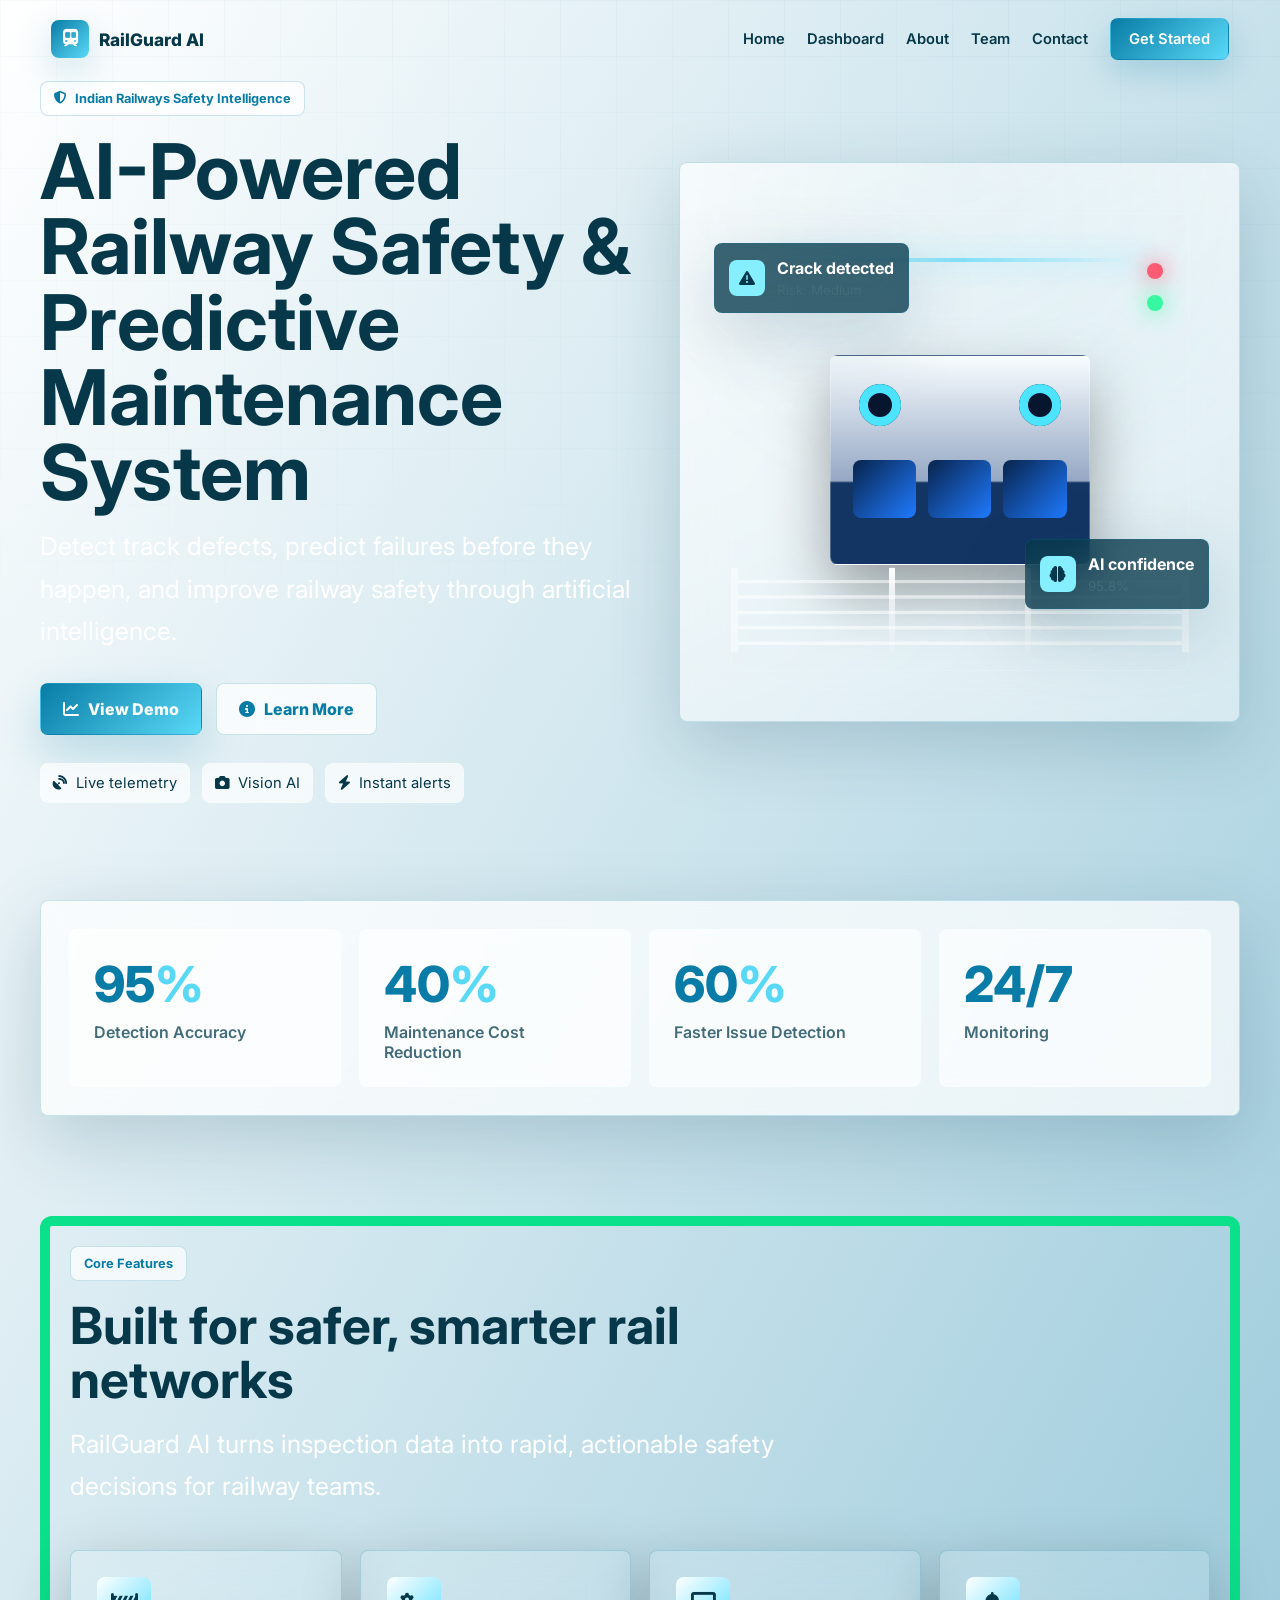
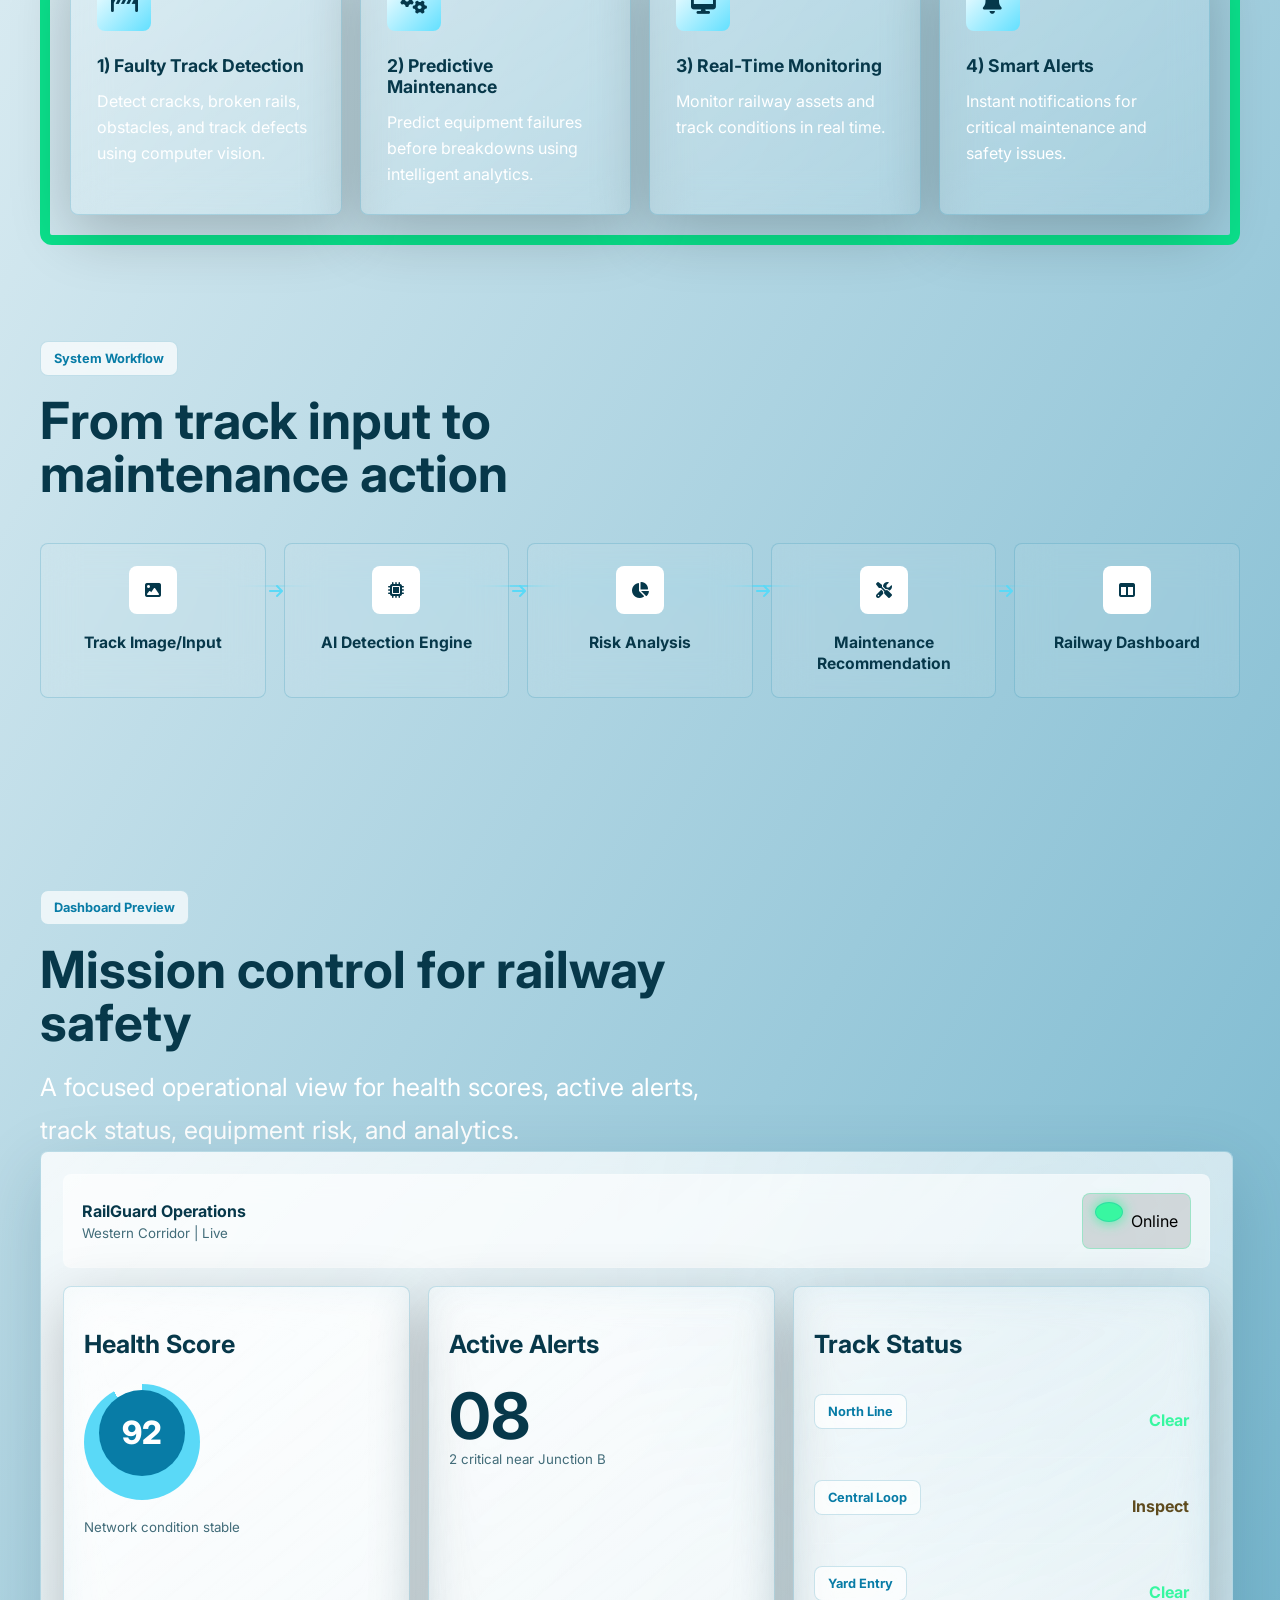
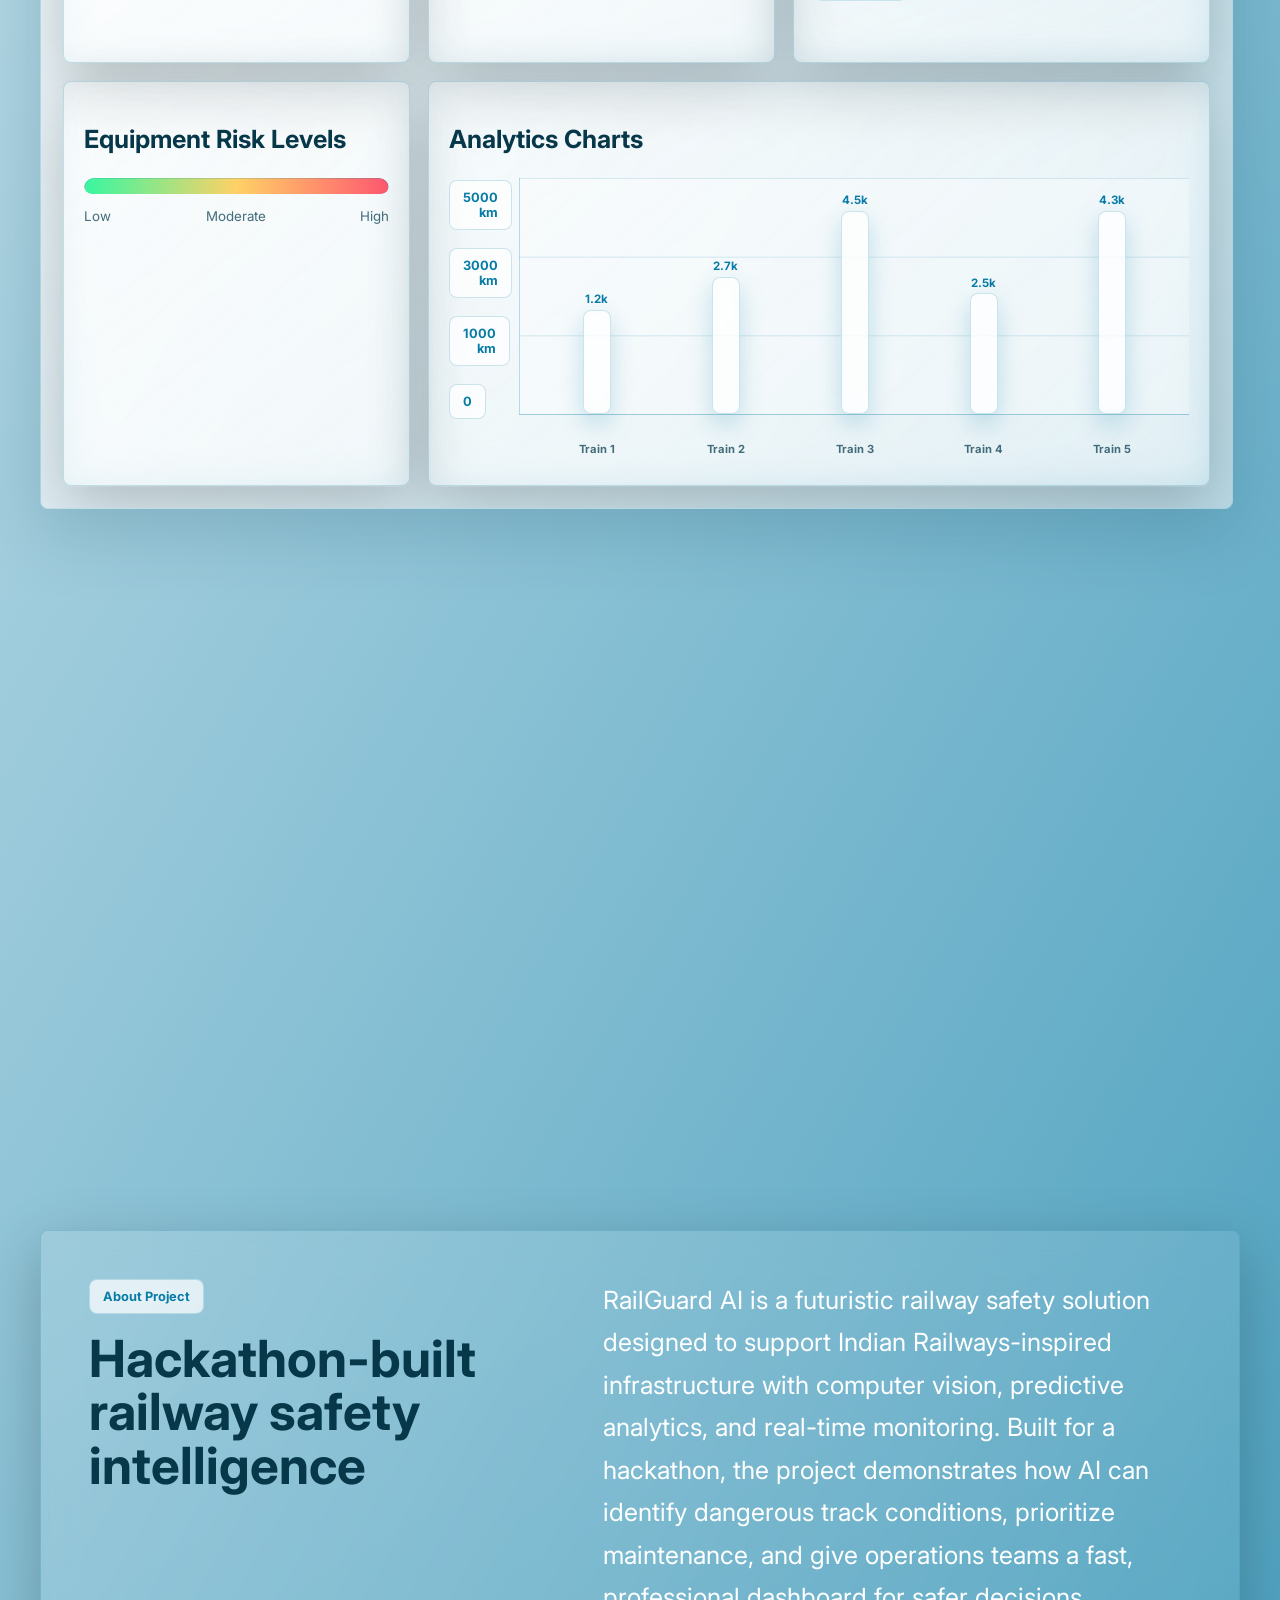
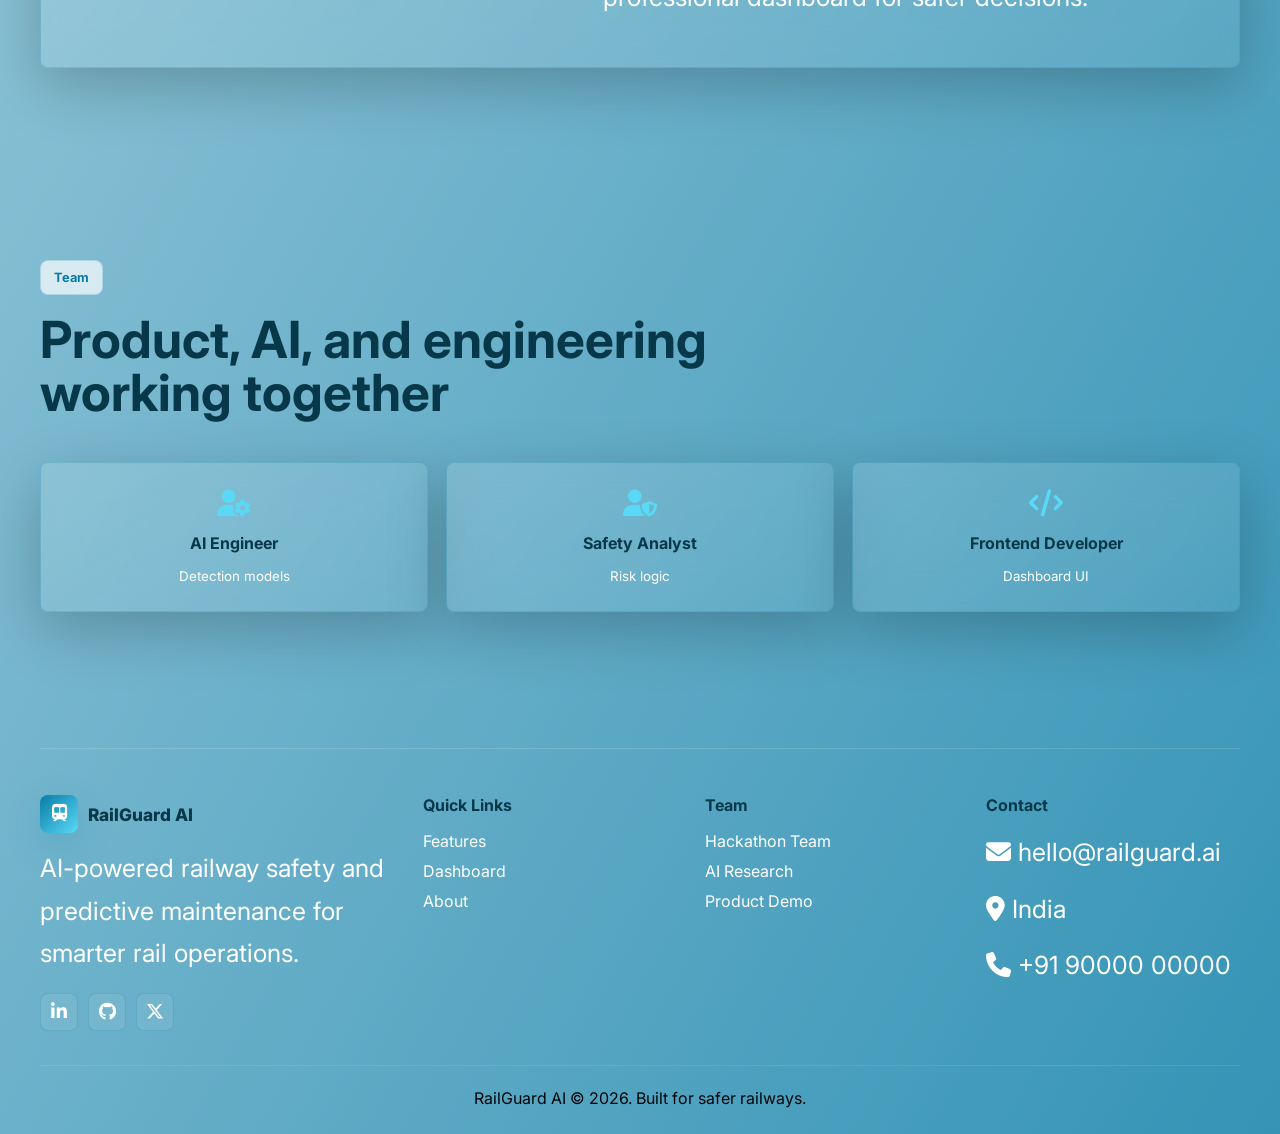
==== commit 85ee5bc9: "final-ig-1" ====
--- a/index.html
+++ b/index.html
@@ -24,12 +24,12 @@
 
       <div class="nav-menu">
         <a href="#home">Home</a>
-        <a href="#features">Features</a>
+        
         <a href="#dashboard">Dashboard</a>
         <a href="#about">About</a>
         <a href="#team">Team</a>
         <a href="#contact">Contact</a>
-        <a href="#dashboard" class="nav-cta">Get Started</a>
+        <a href="#features" class="nav-cta">Get Started</a>
       </div>
     </nav>
   </header>
@@ -111,7 +111,11 @@
       </div>
     </section>
 
-    <section id="features" class="section-shell">
+
+    
+    <section id="features" class="section-shell content-wrapper">
+
+      <div>
       <div class="section-heading reveal">
         <span>Core Features</span>
         <h2>Built for safer, smarter rail networks</h2>
@@ -121,26 +125,30 @@
       <div class="feature-grid">
         <article class="feature-card reveal">
           <div class="feature-icon"><i class="fa-solid fa-road-barrier"></i></div>
-          <h3>Faulty Track Detection</h3>
+          <h3>1) Faulty Track Detection</h3>
           <p>Detect cracks, broken rails, obstacles, and track defects using computer vision.</p>
         </article>
         <a href="index(maintenance).html" class="feature-card reveal">
           <div class="feature-icon"><i class="fa-solid fa-gears"></i></div>
-          <h3>Predictive Maintenance</h3>
+          <h3>2) Predictive Maintenance</h3>
           <p>Predict equipment failures before breakdowns using intelligent analytics.</p>
         </a>
         <article class="feature-card reveal">
           <div class="feature-icon"><i class="fa-solid fa-desktop"></i></div>
-          <h3>Real-Time Monitoring</h3>
+          <h3>3) Real-Time Monitoring</h3>
           <p>Monitor railway assets and track conditions in real time.</p>
         </article>
         <article class="feature-card reveal">
           <div class="feature-icon"><i class="fa-solid fa-bell"></i></div>
-          <h3>Smart Alerts</h3>
+          <h3>4) Smart Alerts</h3>
           <p>Instant notifications for critical maintenance and safety issues.</p>
         </article>
       </div>
     </section>
+   
+
+
+
 
     <section class="workflow section-shell">
       <div class="section-heading reveal">
@@ -173,6 +181,7 @@
 
     <section id="dashboard" class="dashboard-section section-shell">
       <div class="section-heading reveal">
+        <div>
         <span>Dashboard Preview</span>
         <h2>Mission control for railway safety</h2>
         <p>A focused operational view for health scores, active alerts, track status, equipment risk, and analytics.</p>
@@ -221,13 +230,13 @@
               <div class="chart-area">
                 <div class="distance-bars">
                   <div class="bar-item">
-                    <b>1.2k</b>
-                    <span class="bar" style="height: 24%"></span>
+                    <b >1.2k</b>
+                    <span class="bar" style="height:44%"></span>
                     <small>Train 1</small>
                   </div>
                   <div class="bar-item">
                     <b>2.7k</b>
-                    <span class="bar" style="height: 54%"></span>
+                    <span class="bar" style="height: 58%"></span>
                     <small>Train 2</small>
                   </div>
                   <div class="bar-item">
@@ -237,12 +246,12 @@
                   </div>
                   <div class="bar-item">
                     <b>2.5k</b>
-                    <span class="bar" style="height: 50%"></span>
+                    <span class="bar" style="height: 51%"></span>
                     <small>Train 4</small>
                   </div>
                   <div class="bar-item">
-                    <b>4.67k</b>
-                    <span class="bar" style="height: 93.4%"></span>
+                    <b>4.3k</b>
+                    <span class="bar" style="height: 100%"></span>
                     <small>Train 5</small>
                   </div>
                 </div>
--- a/train.css
+++ b/train.css
@@ -218,7 +218,7 @@
 .section-heading p,
 .about-card p,
 .footer p {
-    
+
   color: #ffffff;
   line-height: 1.7;
   font-size: 25px;
@@ -628,6 +628,7 @@
   padding: 22px;
   border: 1px solid var(--border);
   border-radius: 8px;
+  width: 1193px;
   background:
     linear-gradient(140deg, rgba(255, 255, 255, 0.82), rgba(255, 255, 255, 0.52)),
     radial-gradient(circle at 85% 10%, rgba(8, 124, 166, 0.18), transparent 34%);
@@ -658,7 +659,7 @@
   align-items: center;
   gap: 8px;
   padding: 8px 12px;
-  color:black;
+  color: black;
   border: 1px solid rgba(56, 247, 161, 0.34);
   border-radius: 8px;
   background: rgba(0, 0, 0, 12%);
@@ -739,7 +740,7 @@
 }
 
 .warn {
-  color:#5e4b1e;
+  color: #5e4b1e;
 }
 
 .risk-bar {
@@ -749,7 +750,7 @@
   background: rgba(255, 255, 255, 0.12);
 }
 
-.risk-bar span {    
+.risk-bar span {
   display: block;
   height: 100%;
   border-radius: inherit;
@@ -785,6 +786,10 @@
 .chart-area {
   position: relative;
   min-width: 0;
+  height: 237px;
+  /* extra room for labels */
+  overflow: visible;
+  /* give it an explicit height */
   border-left: 1px solid rgba(8, 124, 166, 0.26);
   border-bottom: 1px solid rgba(8, 124, 166, 0.26);
   background:
@@ -793,26 +798,38 @@
 }
 
 .distance-bars {
-  display: grid;
-  grid-template-columns: repeat(5, minmax(38px, 1fr));
-  align-items: end;
-  gap: 12px;
-  height: 150px;
-  padding: 18px 12px 0;
+  display: flex;
+  /* switch from grid to flex */
+  flex-direction: row;
+  align-items: flex-end;
+  /* all bars grow UP from the bottom */
+  justify-content: space-around;
+  height: 237px;
+  padding: 0 12px;
+  position: absolute;
+  /* sit inside .chart-area */
+  bottom: 0;
+  /* anchor to the bottom border */
+  left: 0;
+  right: 0;
 }
 
 .bar-item {
-  display: grid;
-  grid-template-rows: 18px 1fr 24px;
-  align-items: end;
-  justify-items: center;
+  display: flex;
+  flex-direction: column;
+  align-items: center;
+  justify-content: flex-end;
   height: 100%;
   min-width: 0;
+  position: relative;
+  margin-bottom: -18px;
 }
 
 .bar-item b {
   color: var(--blue);
   font-size: 0.72rem;
+  margin-bottom: 4px;
+  line-height: 1;
 }
 
 .bar {
@@ -825,11 +842,14 @@
 }
 
 .bar-item small {
-  align-self: center;
+  position: absolute;
+  bottom: -24px;
+  /* pushes label below graph line */
   color: var(--muted);
   font-size: 0.7rem;
   font-weight: 700;
   white-space: nowrap;
+
 }
 
 .tech-grid {
@@ -1170,7 +1190,7 @@
 
 .score-card,
 .risk-card,
-.report-details > div {
+.report-details>div {
   padding: 20px;
   border: 1px solid rgba(255, 255, 255, 0.2);
   border-radius: 8px;
@@ -1307,7 +1327,7 @@
     padding: 18px;
     border: 1px solid var(--border);
     border-radius: 8px;
-  background: rgba(255, 255, 255, 0.94);
+    background: rgba(255, 255, 255, 0.94);
     box-shadow: var(--shadow);
     backdrop-filter: blur(18px);
     transform: translateY(-12px);
@@ -1516,3 +1536,11 @@
     padding: 14px;
   }
 }
+
+.content-wrapper {
+  border: 10px solid #0be08b;
+  height: 100%;
+  padding: 20px;
+  border-radius: 12px;
+  margin-top: 100px;
+}
